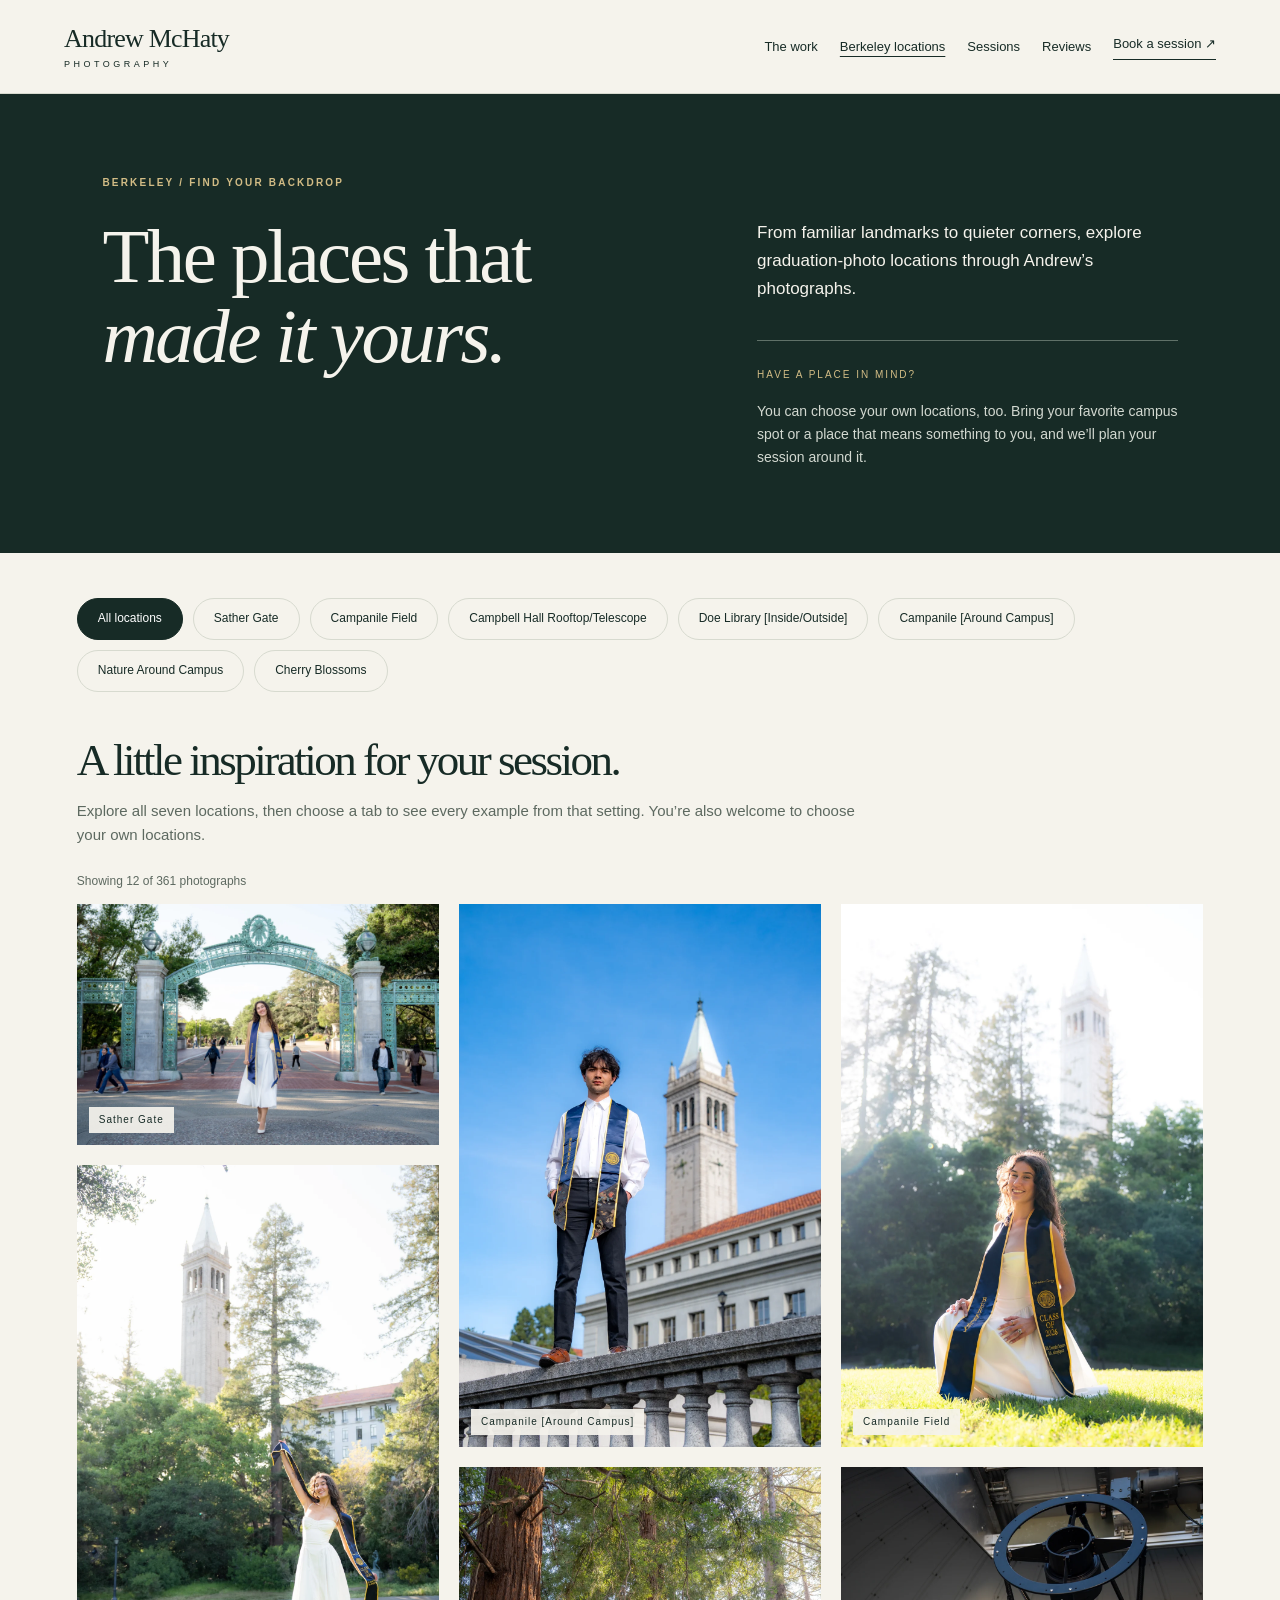
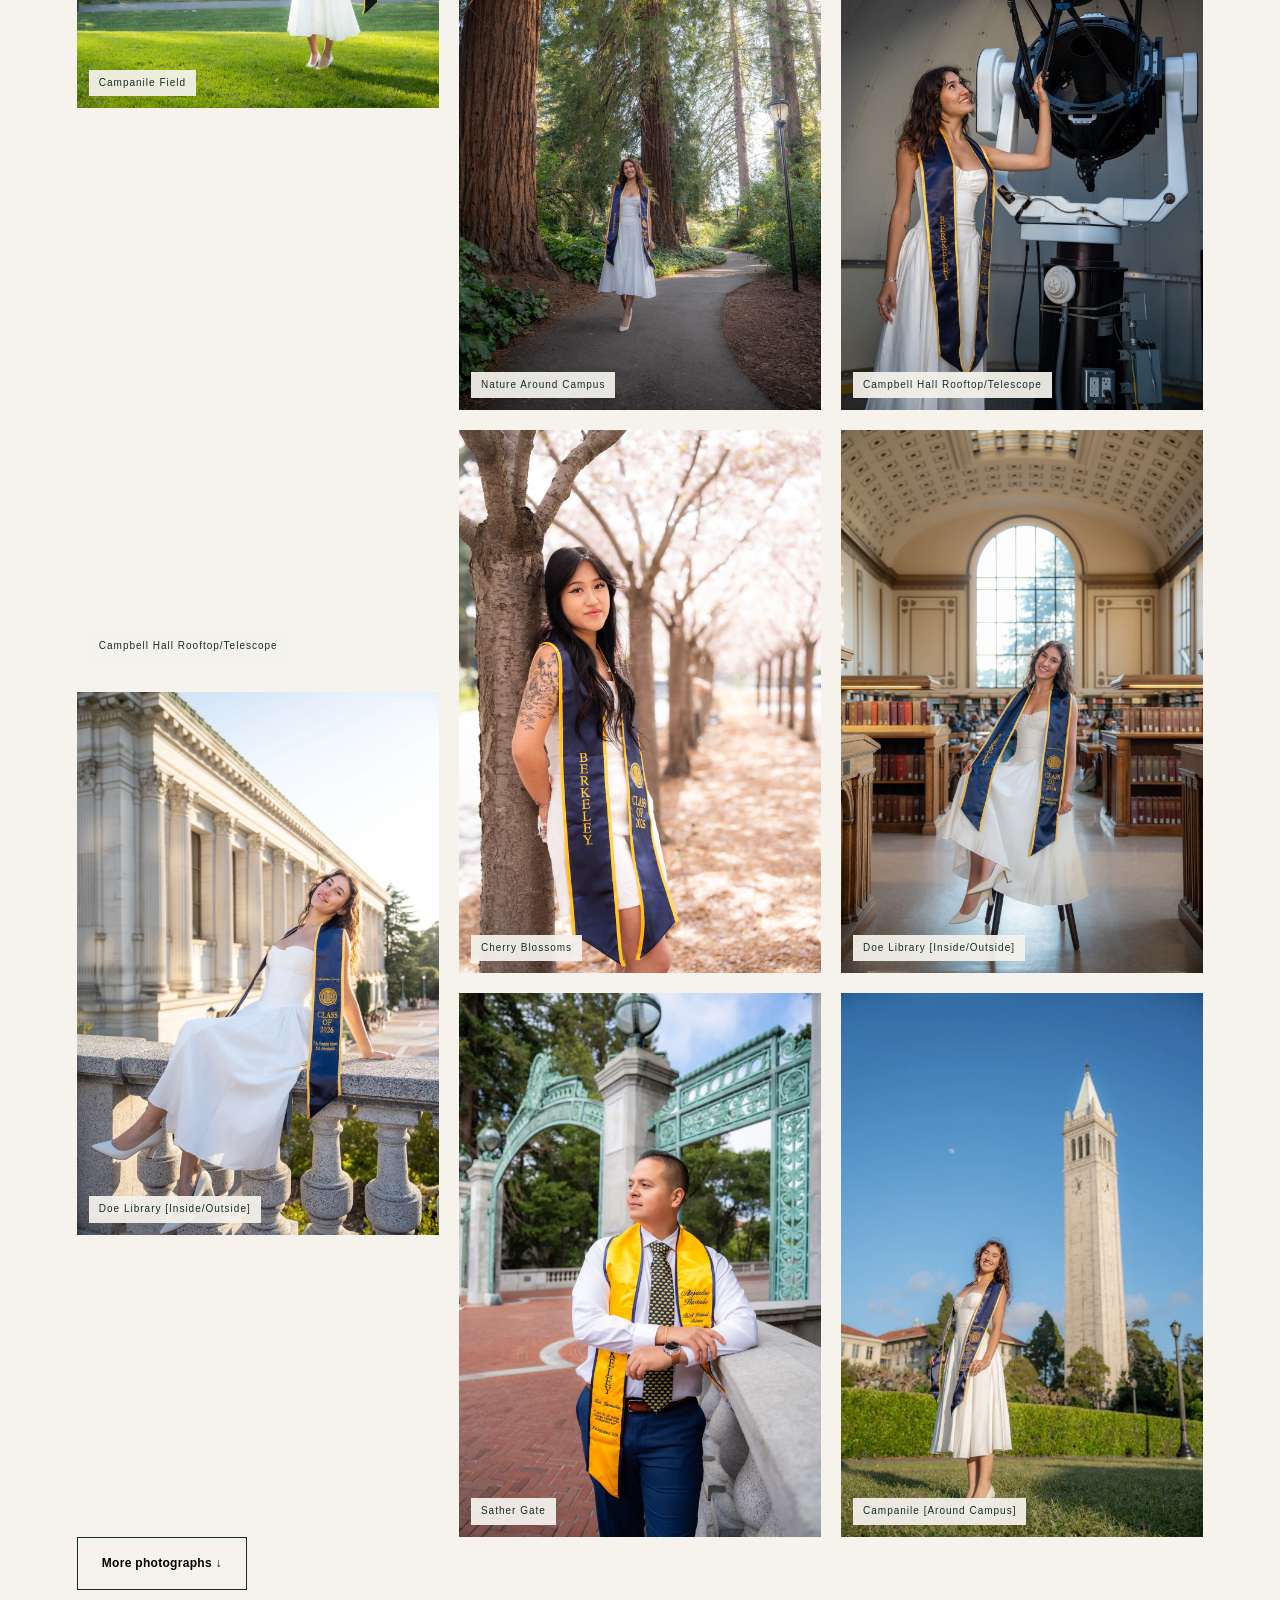
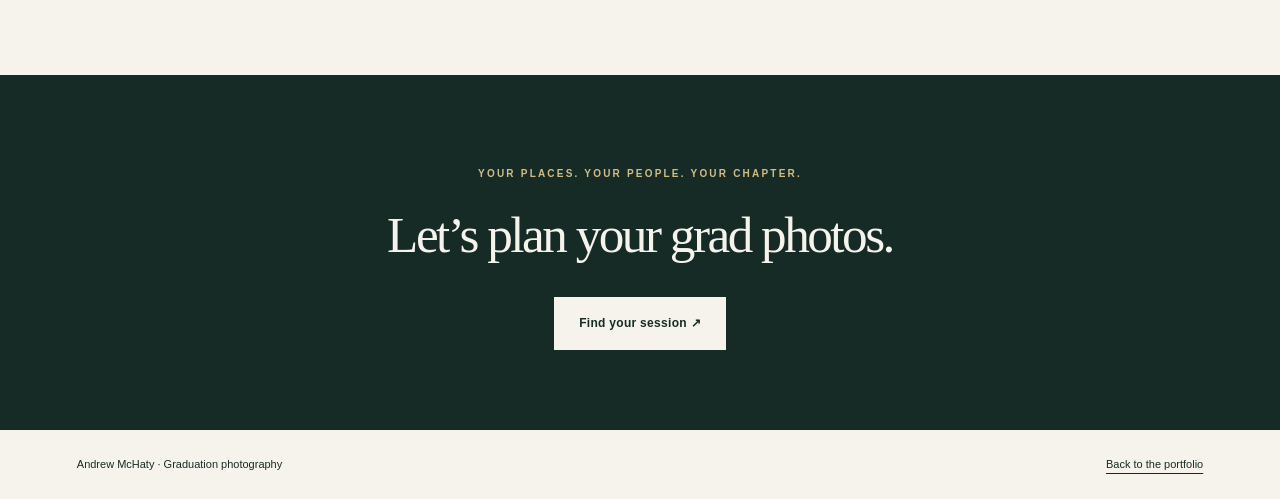
==== locations.html @ f567bc17 "Add Berkeley photo collection and seven location galleries" ====
<!doctype html><html lang="en"><head><meta charset="utf-8"><meta name="viewport" content="width=device-width,initial-scale=1"><title>Berkeley Photo Locations — Andrew McHaty</title><meta name="description" content="Find your Berkeley graduation photo locations: Sather Gate, the Campanile, Doe Library, campus nature, and more. You can choose your own locations too."><link rel="stylesheet" href="styles.css"><link rel="stylesheet" href="locations.css"><script src="locations.js" defer></script></head><body><a class="skip" href="#main">Skip to content</a><header><a class="brand" href="index.html">Andrew McHaty<span>PHOTOGRAPHY</span></a><nav aria-label="Main navigation"><a href="index.html#work">The work</a><a href="locations.html" aria-current="page">Berkeley locations</a><a href="index.html#sessions">Sessions</a><a href="index.html#reviews">Reviews</a><a class="nav-book" href="index.html#sessions">Book a session ↗</a></nav></header><main id="main"><section class="location-intro"><p class="eyebrow">BERKELEY / FIND YOUR BACKDROP</p><h1>The places that<br><em>made it yours.</em></h1><p>From familiar landmarks to quieter corners, explore graduation-photo locations through Andrew’s photographs.</p><div class="own-location"><span>HAVE A PLACE IN MIND?</span><p>You can choose your own locations, too. Bring your favorite campus spot or a place that means something to you, and we’ll plan your session around it.</p></div></section><section class="section location-section"><div id="location-filters" class="filters" aria-label="Berkeley photo locations"></div><div id="location-description" class="location-description"></div><p id="location-status" role="status" aria-live="polite"></p><div id="location-gallery" class="gallery"></div><button id="location-more" class="button outline" hidden>More photographs ↓</button><noscript><p>Enable JavaScript to explore the location galleries.</p></noscript></section><section class="closing"><p class="eyebrow">YOUR PLACES. YOUR PEOPLE. YOUR CHAPTER.</p><h2>Let’s plan your grad photos.</h2><a class="button light" href="index.html#sessions">Find your session ↗</a></section></main><footer><span>Andrew McHaty · Graduation photography</span><a href="index.html#work">Back to the portfolio</a></footer><dialog id="location-lightbox"><button id="location-close" aria-label="Close photograph">×</button><img alt=""><p></p><div><button id="location-previous">← Previous</button><button id="location-next">Next →</button></div></dialog></body></html>
---- styles.css ----
:root{--ink:#172b26;--paper:#f5f3ec;--line:#d7dacf;--muted:#5d6960;--gold:#d2bc85}*{box-sizing:border-box}html{scroll-behavior:smooth;scroll-padding-top:100px}body{margin:0;background:var(--paper);color:var(--ink);font:15px/1.65 Arial,sans-serif}a{color:inherit}button,input,textarea,select{font:inherit}button,a,input,select,textarea{-webkit-tap-highlight-color:transparent}button,a{touch-action:manipulation}button{cursor:pointer}a{text-underline-offset:5px}button:focus-visible,a:focus-visible,input:focus-visible,textarea:focus-visible,select:focus-visible{outline:3px solid #9a7533;outline-offset:4px}.skip{position:absolute;top:-100px}.skip:focus{top:10px;z-index:99;background:white;padding:15px}header{padding:24px 5%;display:flex;justify-content:space-between;align-items:center;border-bottom:1px solid var(--line)}.brand{text-decoration:none;font:26px Georgia,serif;letter-spacing:-.8px}.brand span{display:block;font:9px Arial,sans-serif;letter-spacing:3.5px;margin-top:5px}nav{display:flex;gap:32px;align-items:center;font-size:13px}nav a{text-decoration:none}.nav-book{border-bottom:1px solid;padding-bottom:5px}.hero{display:grid;grid-template-columns:1fr 1fr;background:var(--ink);color:var(--paper);min-height:700px}.hero-copy{padding:75px 10% 35px}.eyebrow{font-size:10px;letter-spacing:2.2px;font-weight:600;line-height:1.8}.hero .eyebrow{color:var(--gold)}h1,h2{font-family:Georgia,serif;font-weight:400;line-height:1.04;letter-spacing:-2.5px}h1{font-size:clamp(48px,5.8vw,88px);margin:30px 0}em{font-weight:400}.hero-copy>p:not(.eyebrow){color:#d3d9d1;font-size:15px;margin-bottom:32px}.button{display:inline-flex;gap:30px;align-items:center;justify-content:center;border:1px solid transparent;padding:16px 24px;text-decoration:none;font-size:12px;font-weight:600;letter-spacing:.3px}.light{background:var(--paper);color:var(--ink)}.dark{background:var(--ink);color:var(--paper)}.outline{background:transparent;border-color:var(--ink)}.text-link{display:block;width:max-content;margin-top:22px;font-size:12px}.hero-note{margin-top:70px;font-size:10px;letter-spacing:1px;color:#c3c9bf}.hero-photo{position:relative;min-height:600px}.hero-photo img{width:100%;height:100%;position:absolute;object-fit:cover;object-position:center 35%}.hero-photo span{position:absolute;bottom:24px;left:24px;color:white;background:#172b26b5;padding:8px 12px;font-size:9px;letter-spacing:1.8px}.intro{padding:75px 8%;display:grid;grid-template-columns:1fr 2fr;gap:50px;border-bottom:1px solid var(--line)}.intro p{font:30px/1.45 Georgia,serif;margin:0;max-width:750px}.section{padding:85px 6%}.section-heading{display:flex;justify-content:space-between;align-items:end;gap:30px;margin-bottom:36px}.section-heading>p{font-size:13px;color:var(--muted)}h2{font-size:clamp(36px,4vw,58px);margin:15px 0}h3{font-family:Georgia,serif;font-weight:400;font-size:24px;line-height:1.25}.filters{display:flex;gap:10px;flex-wrap:wrap;margin:30px 0}.filters button{border:1px solid var(--line);border-radius:50px;padding:10px 20px;background:transparent;color:var(--ink);font-size:12px}.filters button[aria-pressed=true]{background:var(--ink);border-color:var(--ink);color:white}.gallery{columns:3;column-gap:20px}.photo{width:100%;display:block;border:0;background:none;padding:0;margin:0 0 20px;position:relative;overflow:hidden;break-inside:avoid}.photo img{display:block;width:100%;height:auto;transition:transform .35s}.photo:hover img{transform:scale(1.025)}.photo span{position:absolute;bottom:12px;left:12px;background:#f5f3ecee;padding:5px 10px;font-size:10px;letter-spacing:1px;color:var(--ink)}#gallery-status{font-size:12px;color:var(--muted)}.sessions{background:#e9ece3}.packages{display:grid;grid-template-columns:repeat(3,1fr);border:1px solid #cbd1c4}.package{padding:35px;border-right:1px solid #cbd1c4;display:flex;flex-direction:column}.package:last-child{border:0}.package h3{font-size:28px}.package p{color:var(--muted);font-size:13px}.package .includes{margin-top:auto;padding:20px 0;border-bottom:1px solid #cbd1c4;color:var(--ink)}.price{display:flex;justify-content:space-between;align-items:center}.price>span{font:32px Georgia,serif}.price small{font:10px Arial,sans-serif;color:var(--muted)}.price a{font-size:12px}.fine{font-size:11px;color:var(--muted);line-height:1.6}.steps{display:grid;grid-template-columns:repeat(3,1fr);gap:50px;margin-top:65px}.steps span{font-size:12px;color:var(--muted)}.steps h3{font-size:23px}.steps p{font-size:13px;color:var(--muted)}.reviews{display:grid;grid-template-columns:1fr 1fr;gap:10%;align-items:start}.reviews>div>p:not(.eyebrow){color:var(--muted);font-size:14px}.reviews h2{font-size:60px}form{border-top:1px solid var(--ink)}form h3{margin-bottom:25px}label{display:block;font-size:12px;margin:20px 0 7px}input,select,textarea{width:100%;border:1px solid #c6cfc2;border-radius:0;padding:12px;background:#fffefa;color:var(--ink);font-size:14px}textarea{resize:vertical}.form-row{display:grid;grid-template-columns:1fr 1fr;gap:15px}.consent{display:flex;gap:10px;font-size:11px;align-items:start;margin:20px 0}.consent input{width:16px;flex-shrink:0;margin-top:3px}.trap{position:absolute;left:-9999px}.notice{font-size:12px;padding:12px 15px;background:#e9ece3}button:disabled{opacity:.5;cursor:not-allowed}.empty{border-top:1px solid var(--line);padding-top:30px;margin-top:45px;font:22px/1.5 Georgia,serif;max-width:330px}.review-card{border-top:1px solid var(--line);padding:24px 0}.review-card blockquote{margin:12px 0;font:22px/1.5 Georgia,serif;white-space:pre-wrap;overflow-wrap:anywhere}.review-card p{font-size:12px}.closing{background:var(--ink);color:var(--paper);text-align:center;padding:80px 20px}.closing h2{margin:25px 0 35px}.closing .eyebrow{color:var(--gold)}footer{display:flex;justify-content:space-between;gap:15px;padding:25px 6%;font-size:11px}dialog{border:0;background:var(--ink);color:white;max-width:95vw;width:1000px;padding:40px 25px 20px}dialog::backdrop{background:#000d}dialog img{width:100%;height:70vh;object-fit:contain}dialog p{text-align:center;font-size:12px}dialog div{display:flex;justify-content:space-between}dialog button{background:none;color:white;border:1px solid #728078;padding:8px 15px}#close-photo{position:absolute;right:10px;top:5px;border:0;font-size:28px}[hidden]{display:none!important}@media(min-width:1600px){body{max-width:1800px;margin:auto}}@media(max-width:800px){header{padding:18px 5%}.brand{font-size:21px}nav{gap:14px;font-size:11px}.nav-book{display:none}.hero{min-height:0}.hero-copy{padding:45px 8%}.hero-note{margin-top:35px}.hero-photo{min-height:500px}h1{font-size:51px}.hero-copy>p:not(.eyebrow){font-size:13px}.intro{padding:45px 6%;gap:20px}.intro p{font-size:24px}.section{padding:55px 5%}.package{padding:22px}.packages{grid-template-columns:1fr}.package{border-right:0;border-bottom:1px solid #cbd1c4}.steps{gap:25px}.reviews{gap:6%}.reviews h2{font-size:44px}}@media(max-width:560px){.hero{grid-template-columns:1fr}.hero-copy{padding:40px 7%}.hero h1{font-size:58px}.hero-photo{height:470px;min-height:0}.hero-note{display:none}.hero .text-link{margin-bottom:0}.intro{grid-template-columns:1fr;gap:15px}.section-heading{display:block}.section-heading>p br{display:none}.gallery{columns:2;column-gap:10px}.photo{margin-bottom:10px}.photo span{font-size:8px;left:6px;bottom:6px;padding:4px 6px}.filters{gap:7px}.filters button{font-size:11px;padding:9px 13px}.steps{grid-template-columns:1fr;gap:18px}.steps h3{margin:8px 0}.steps p{margin:0}.reviews{grid-template-columns:1fr;gap:40px}.reviews h2{font-size:48px}.empty{max-width:none}.closing h2{font-size:43px}footer{flex-wrap:wrap}.brand span{font-size:8px;letter-spacing:2px}nav{gap:12px}.form-row{grid-template-columns:1fr}.form-row label{margin-top:16px}}@media(prefers-reduced-motion:reduce){html{scroll-behavior:auto}.photo img{transition:none}}

header nav{gap:22px}@media(max-width:800px){header{flex-wrap:wrap;gap:18px}header nav{flex-wrap:wrap;gap:16px}}
---- locations.css ----
.location-intro{background:var(--ink);color:var(--paper);padding:70px 8%;display:grid;grid-template-columns:1.25fr 1fr;column-gap:12%}.location-intro>.eyebrow{grid-column:1/-1;color:var(--gold)}.location-intro h1{grid-row:2/4;font-size:clamp(48px,6vw,84px);margin:15px 0}.location-intro>p:not(.eyebrow){align-self:end;font-size:17px;max-width:480px}.own-location{border-top:1px solid #607168;margin-top:20px;padding-top:20px}.own-location span{font-size:10px;letter-spacing:2px;color:var(--gold)}.own-location p{font-size:14px;color:#d3d9d1}.location-section{padding-top:45px}.location-section .filters{margin-top:0}.location-description{max-width:800px;margin:45px 0 24px}.location-description h2{font-size:45px}.location-description p{color:var(--muted)}#location-status{font-size:12px;color:var(--muted)}#location-close{position:absolute;right:10px;top:5px;border:0;font-size:28px}nav a[aria-current=page]{text-decoration:underline}header nav{gap:22px}@media(max-width:800px){header{flex-wrap:wrap;gap:20px}header nav{flex-wrap:wrap;gap:16px}.location-intro{grid-template-columns:1fr;padding:45px 6%}.location-intro h1{grid-row:auto}.location-intro>p:not(.eyebrow){font-size:15px}.location-description h2{font-size:36px}}
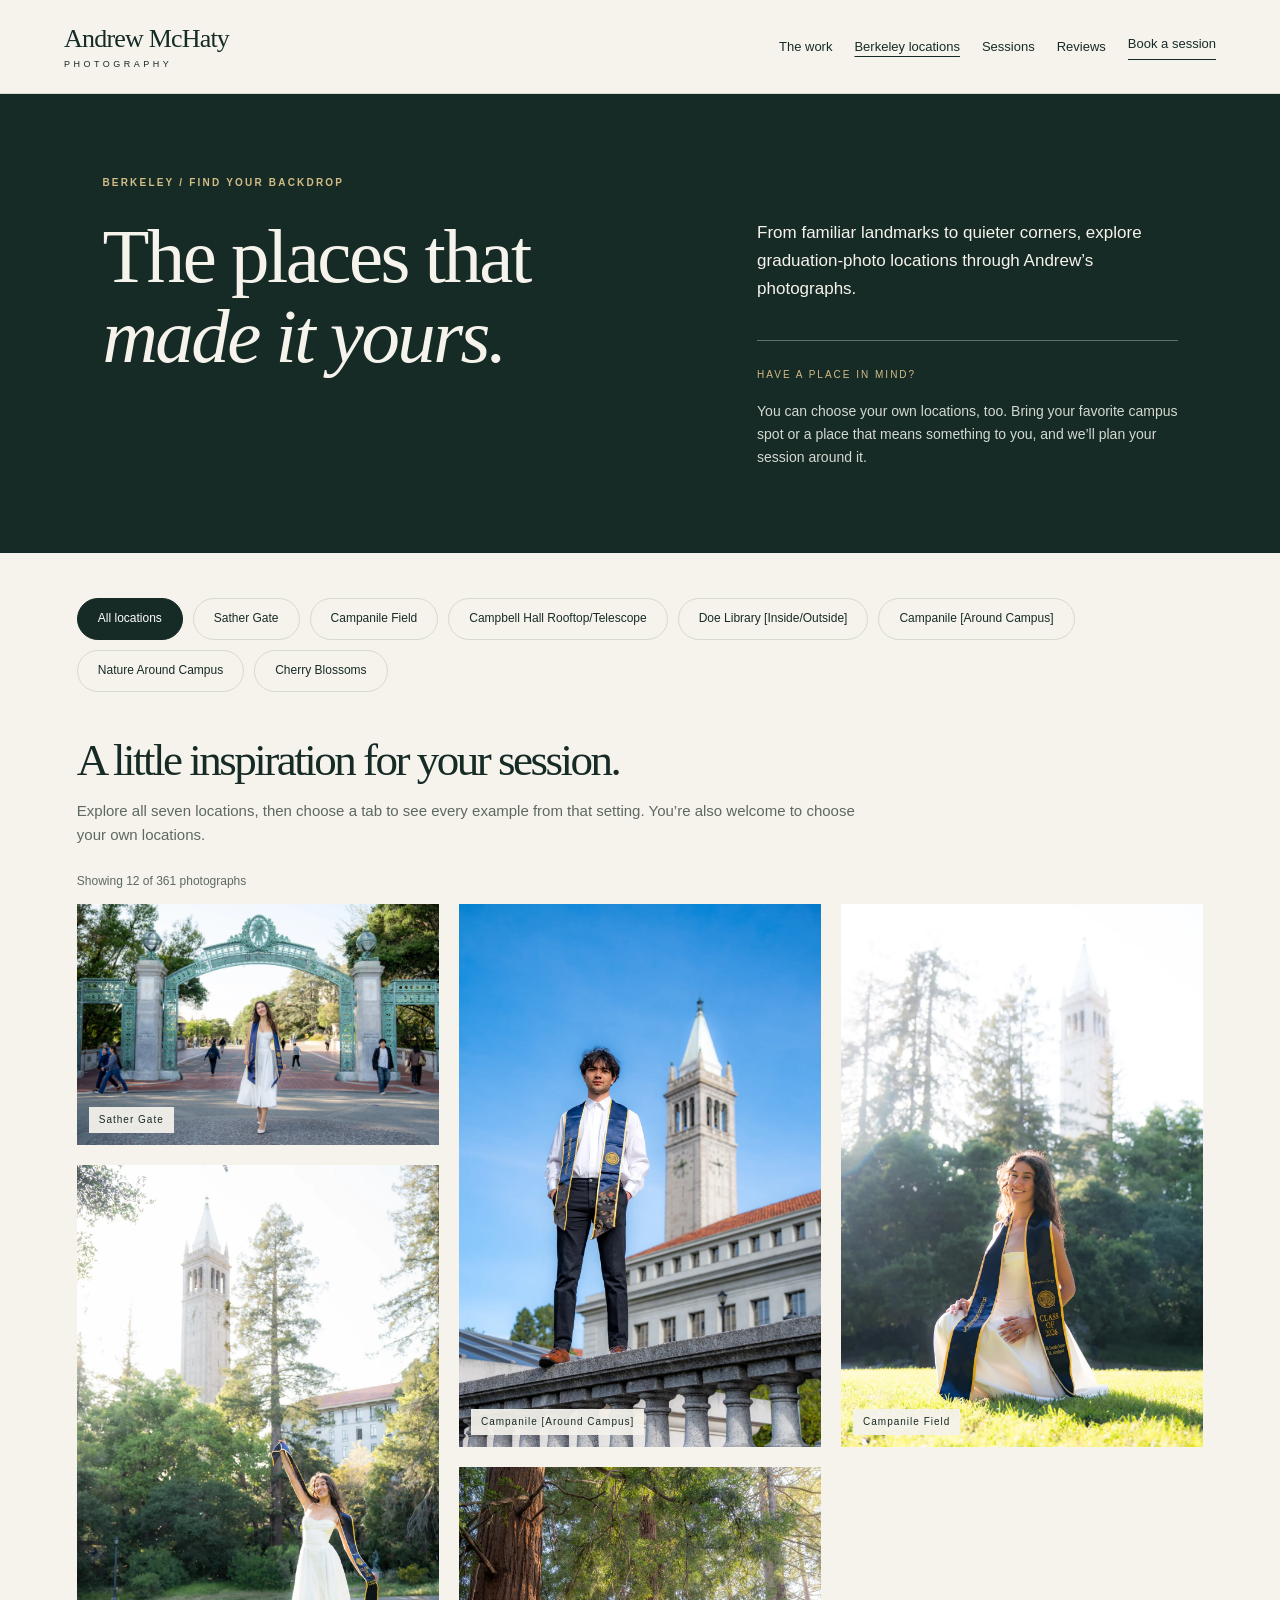
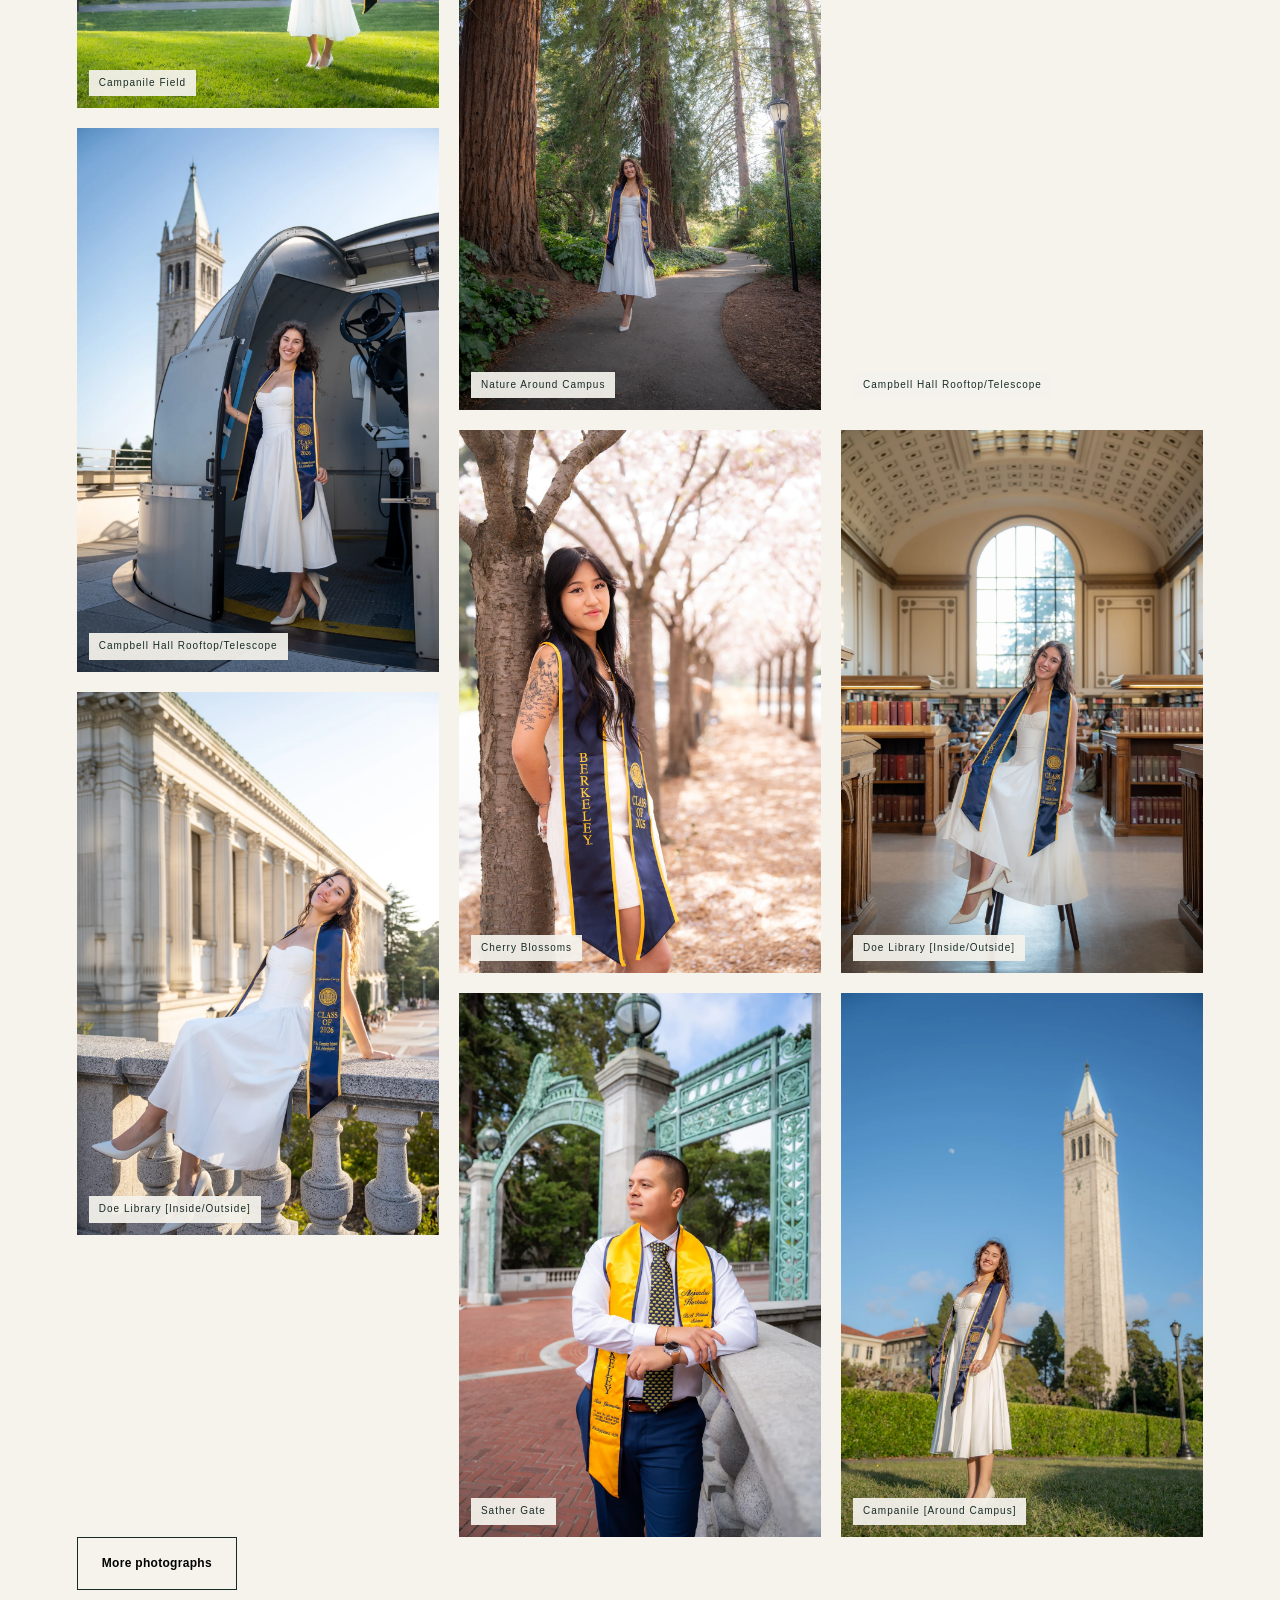
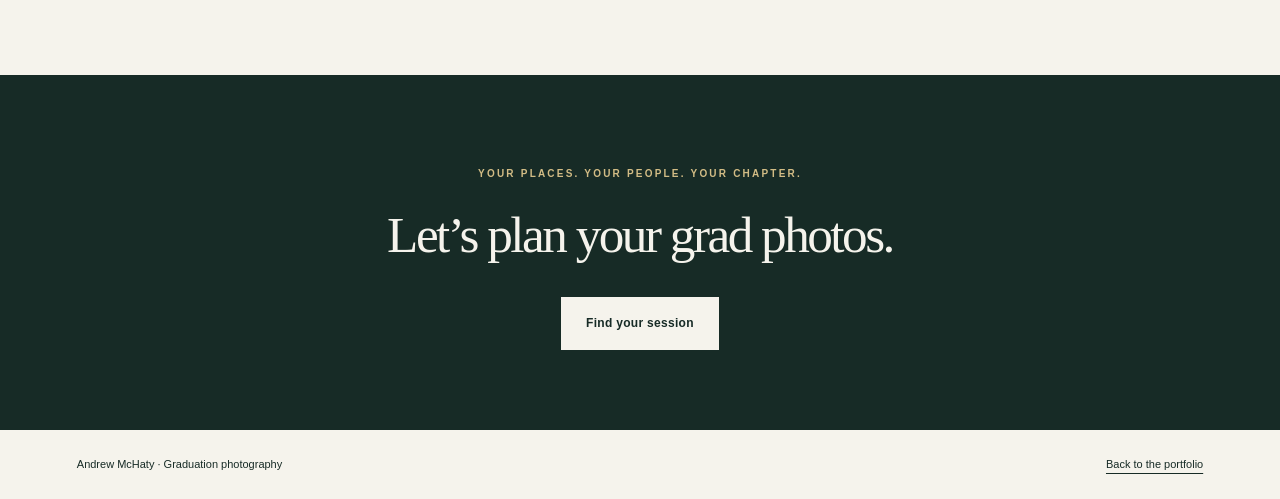
==== commit 07fbe055: "Remove arrows from site buttons and links" ====
--- a/locations.html
+++ b/locations.html
@@ -1 +1 @@
-<!doctype html><html lang="en"><head><meta charset="utf-8"><meta name="viewport" content="width=device-width,initial-scale=1"><title>Berkeley Photo Locations — Andrew McHaty</title><meta name="description" content="Find your Berkeley graduation photo locations: Sather Gate, the Campanile, Doe Library, campus nature, and more. You can choose your own locations too."><link rel="stylesheet" href="styles.css"><link rel="stylesheet" href="locations.css"><script src="locations.js" defer></script></head><body><a class="skip" href="#main">Skip to content</a><header><a class="brand" href="index.html">Andrew McHaty<span>PHOTOGRAPHY</span></a><nav aria-label="Main navigation"><a href="index.html#work">The work</a><a href="locations.html" aria-current="page">Berkeley locations</a><a href="index.html#sessions">Sessions</a><a href="index.html#reviews">Reviews</a><a class="nav-book" href="index.html#sessions">Book a session ↗</a></nav></header><main id="main"><section class="location-intro"><p class="eyebrow">BERKELEY / FIND YOUR BACKDROP</p><h1>The places that<br><em>made it yours.</em></h1><p>From familiar landmarks to quieter corners, explore graduation-photo locations through Andrew’s photographs.</p><div class="own-location"><span>HAVE A PLACE IN MIND?</span><p>You can choose your own locations, too. Bring your favorite campus spot or a place that means something to you, and we’ll plan your session around it.</p></div></section><section class="section location-section"><div id="location-filters" class="filters" aria-label="Berkeley photo locations"></div><div id="location-description" class="location-description"></div><p id="location-status" role="status" aria-live="polite"></p><div id="location-gallery" class="gallery"></div><button id="location-more" class="button outline" hidden>More photographs ↓</button><noscript><p>Enable JavaScript to explore the location galleries.</p></noscript></section><section class="closing"><p class="eyebrow">YOUR PLACES. YOUR PEOPLE. YOUR CHAPTER.</p><h2>Let’s plan your grad photos.</h2><a class="button light" href="index.html#sessions">Find your session ↗</a></section></main><footer><span>Andrew McHaty · Graduation photography</span><a href="index.html#work">Back to the portfolio</a></footer><dialog id="location-lightbox"><button id="location-close" aria-label="Close photograph">×</button><img alt=""><p></p><div><button id="location-previous">← Previous</button><button id="location-next">Next →</button></div></dialog></body></html>+<!doctype html><html lang="en"><head><meta charset="utf-8"><meta name="viewport" content="width=device-width,initial-scale=1"><title>Berkeley Photo Locations — Andrew McHaty</title><meta name="description" content="Find your Berkeley graduation photo locations: Sather Gate, the Campanile, Doe Library, campus nature, and more. You can choose your own locations too."><link rel="stylesheet" href="styles.css"><link rel="stylesheet" href="locations.css"><script src="locations.js" defer></script></head><body><a class="skip" href="#main">Skip to content</a><header><a class="brand" href="index.html">Andrew McHaty<span>PHOTOGRAPHY</span></a><nav aria-label="Main navigation"><a href="index.html#work">The work</a><a href="locations.html" aria-current="page">Berkeley locations</a><a href="index.html#sessions">Sessions</a><a href="index.html#reviews">Reviews</a><a class="nav-book" href="index.html#sessions">Book a session</a></nav></header><main id="main"><section class="location-intro"><p class="eyebrow">BERKELEY / FIND YOUR BACKDROP</p><h1>The places that<br><em>made it yours.</em></h1><p>From familiar landmarks to quieter corners, explore graduation-photo locations through Andrew’s photographs.</p><div class="own-location"><span>HAVE A PLACE IN MIND?</span><p>You can choose your own locations, too. Bring your favorite campus spot or a place that means something to you, and we’ll plan your session around it.</p></div></section><section class="section location-section"><div id="location-filters" class="filters" aria-label="Berkeley photo locations"></div><div id="location-description" class="location-description"></div><p id="location-status" role="status" aria-live="polite"></p><div id="location-gallery" class="gallery"></div><button id="location-more" class="button outline" hidden>More photographs</button><noscript><p>Enable JavaScript to explore the location galleries.</p></noscript></section><section class="closing"><p class="eyebrow">YOUR PLACES. YOUR PEOPLE. YOUR CHAPTER.</p><h2>Let’s plan your grad photos.</h2><a class="button light" href="index.html#sessions">Find your session</a></section></main><footer><span>Andrew McHaty · Graduation photography</span><a href="index.html#work">Back to the portfolio</a></footer><dialog id="location-lightbox"><button id="location-close" aria-label="Close photograph">×</button><img alt=""><p></p><div><button id="location-previous">Previous</button><button id="location-next">Next</button></div></dialog></body></html>
